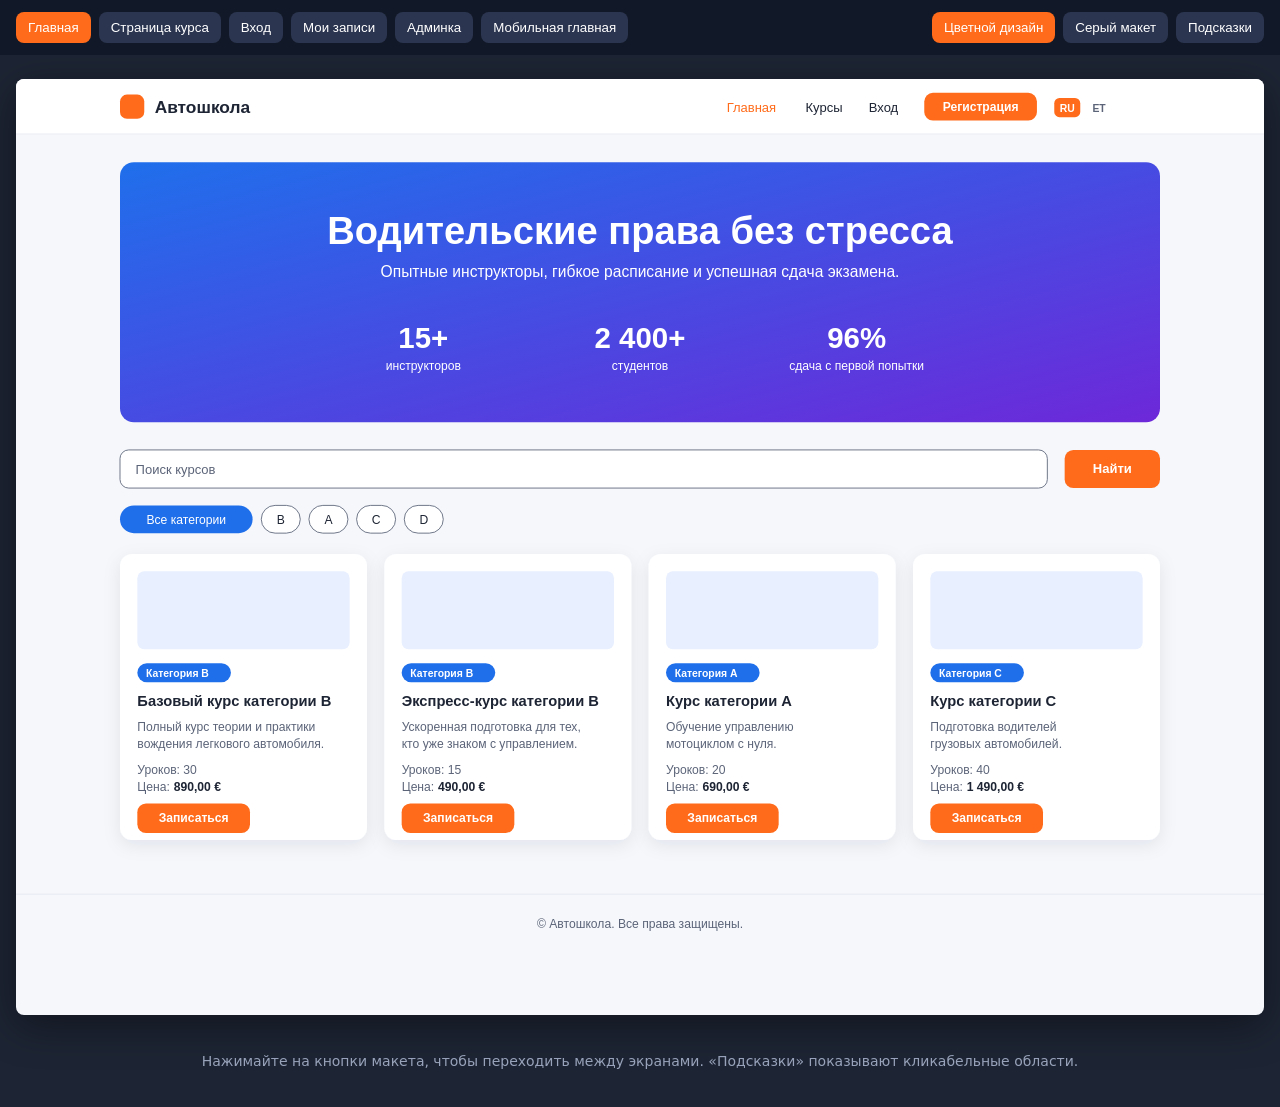
==== docs/design/prototype.html @ 379c9b7f "lisa disain hall makett varviline disain ja prototuup" ====
<!doctype html>
<html lang="ru">
<head>
<meta charset="utf-8">
<meta name="viewport" content="width=device-width, initial-scale=1">
<title>Autokool — prototüüp</title>
<style>
  body { margin: 0; font-family: system-ui, sans-serif; background: #1d2433; color: #fff; }
  .bar { display: flex; flex-wrap: wrap; gap: 8px; align-items: center; padding: 12px 16px; background: #111827; position: sticky; top: 0; z-index: 2; }
  .bar button { border: 0; border-radius: 8px; padding: 8px 12px; cursor: pointer; background: #2b3550; color: #fff; }
  .bar button.on { background: #ff6b1a; }
  .bar .sep { flex: 1; }
  .stage { padding: 24px 16px; display: flex; justify-content: center; }
  .frame { position: relative; width: 100%; max-width: var(--w); }
  .frame img { width: 100%; display: block; border-radius: 8px; box-shadow: 0 10px 40px rgba(0,0,0,.4); }
  .hot { position: absolute; border-radius: 8px; cursor: pointer; }
  body.hints .hot { outline: 2px dashed #ffcc00; background: rgba(255,204,0,.12); }
  .note { text-align: center; color: #9aa5bd; font-size: 14px; padding-bottom: 24px; }
</style>
</head>
<body>
<div class="bar" id="bar"></div>
<div class="stage"><div class="frame" id="frame"><img id="img" alt=""></div></div>
<p class="note">Нажимайте на кнопки макета, чтобы переходить между экранами. «Подсказки» показывают кликабельные области.</p>
<script>
const SCREENS = {"home":{"file":"01-avaleht","label":"Главная","w":1440,"h":1080,"hot":[{"x":140,"y":836,"w":130,"h":34,"to":"course"},{"x":820,"y":16,"w":50,"h":32,"to":"login"}]},"course":{"file":"02-kursus","label":"Страница курса","w":1440,"h":1024,"hot":[{"x":150,"y":118,"w":160,"h":26,"to":"home"},{"x":150,"y":456,"w":160,"h":40,"to":"my"}]},"login":{"file":"03-sisselogimine","label":"Вход","w":1440,"h":900,"hot":[{"x":540,"y":400,"w":140,"h":42,"to":"my"}]},"my":{"file":"04-minu-registreeringud","label":"Мои записи","w":1440,"h":900,"hot":[{"x":690,"y":22,"w":60,"h":24,"to":"admin"}]},"admin":{"file":"05-admin","label":"Админка","w":1440,"h":1024,"hot":[{"x":120,"y":18,"w":160,"h":30,"to":"home"}]},"mobile":{"file":"06-mobiil-avaleht","label":"Мобильная главная","w":375,"h":812,"hot":[]}};
let theme = 'ui', current = 'home';
const bar = document.getElementById('bar'), frame = document.getElementById('frame'), img = document.getElementById('img');
function render() {
  bar.innerHTML = '';
  Object.entries(SCREENS).forEach(([k, s]) => {
    const b = document.createElement('button');
    b.textContent = s.label; b.className = k === current ? 'on' : '';
    b.onclick = () => { current = k; render(); };
    bar.appendChild(b);
  });
  const sep = document.createElement('span'); sep.className = 'sep'; bar.appendChild(sep);
  [['ui', 'Цветной дизайн'], ['wireframe', 'Серый макет']].forEach(([k, l]) => {
    const b = document.createElement('button'); b.textContent = l; b.className = theme === k ? 'on' : '';
    b.onclick = () => { theme = k; render(); }; bar.appendChild(b);
  });
  const h = document.createElement('button'); h.textContent = 'Подсказки';
  h.className = document.body.classList.contains('hints') ? 'on' : '';
  h.onclick = () => { document.body.classList.toggle('hints'); render(); }; bar.appendChild(h);

  const s = SCREENS[current];
  frame.style.setProperty('--w', s.w + 'px');
  img.src = theme + '/' + s.file + '.svg';
  img.alt = s.label;
  frame.querySelectorAll('.hot').forEach(e => e.remove());
  s.hot.forEach(a => {
    const d = document.createElement('a');
    d.className = 'hot'; d.title = SCREENS[a.to].label;
    d.style.left = (a.x / s.w * 100) + '%'; d.style.top = (a.y / s.h * 100) + '%';
    d.style.width = (a.w / s.w * 100) + '%'; d.style.height = (a.h / s.h * 100) + '%';
    d.onclick = () => { current = a.to; render(); window.scrollTo(0, 0); };
    frame.appendChild(d);
  });
}
render();
</script>
</body>
</html>
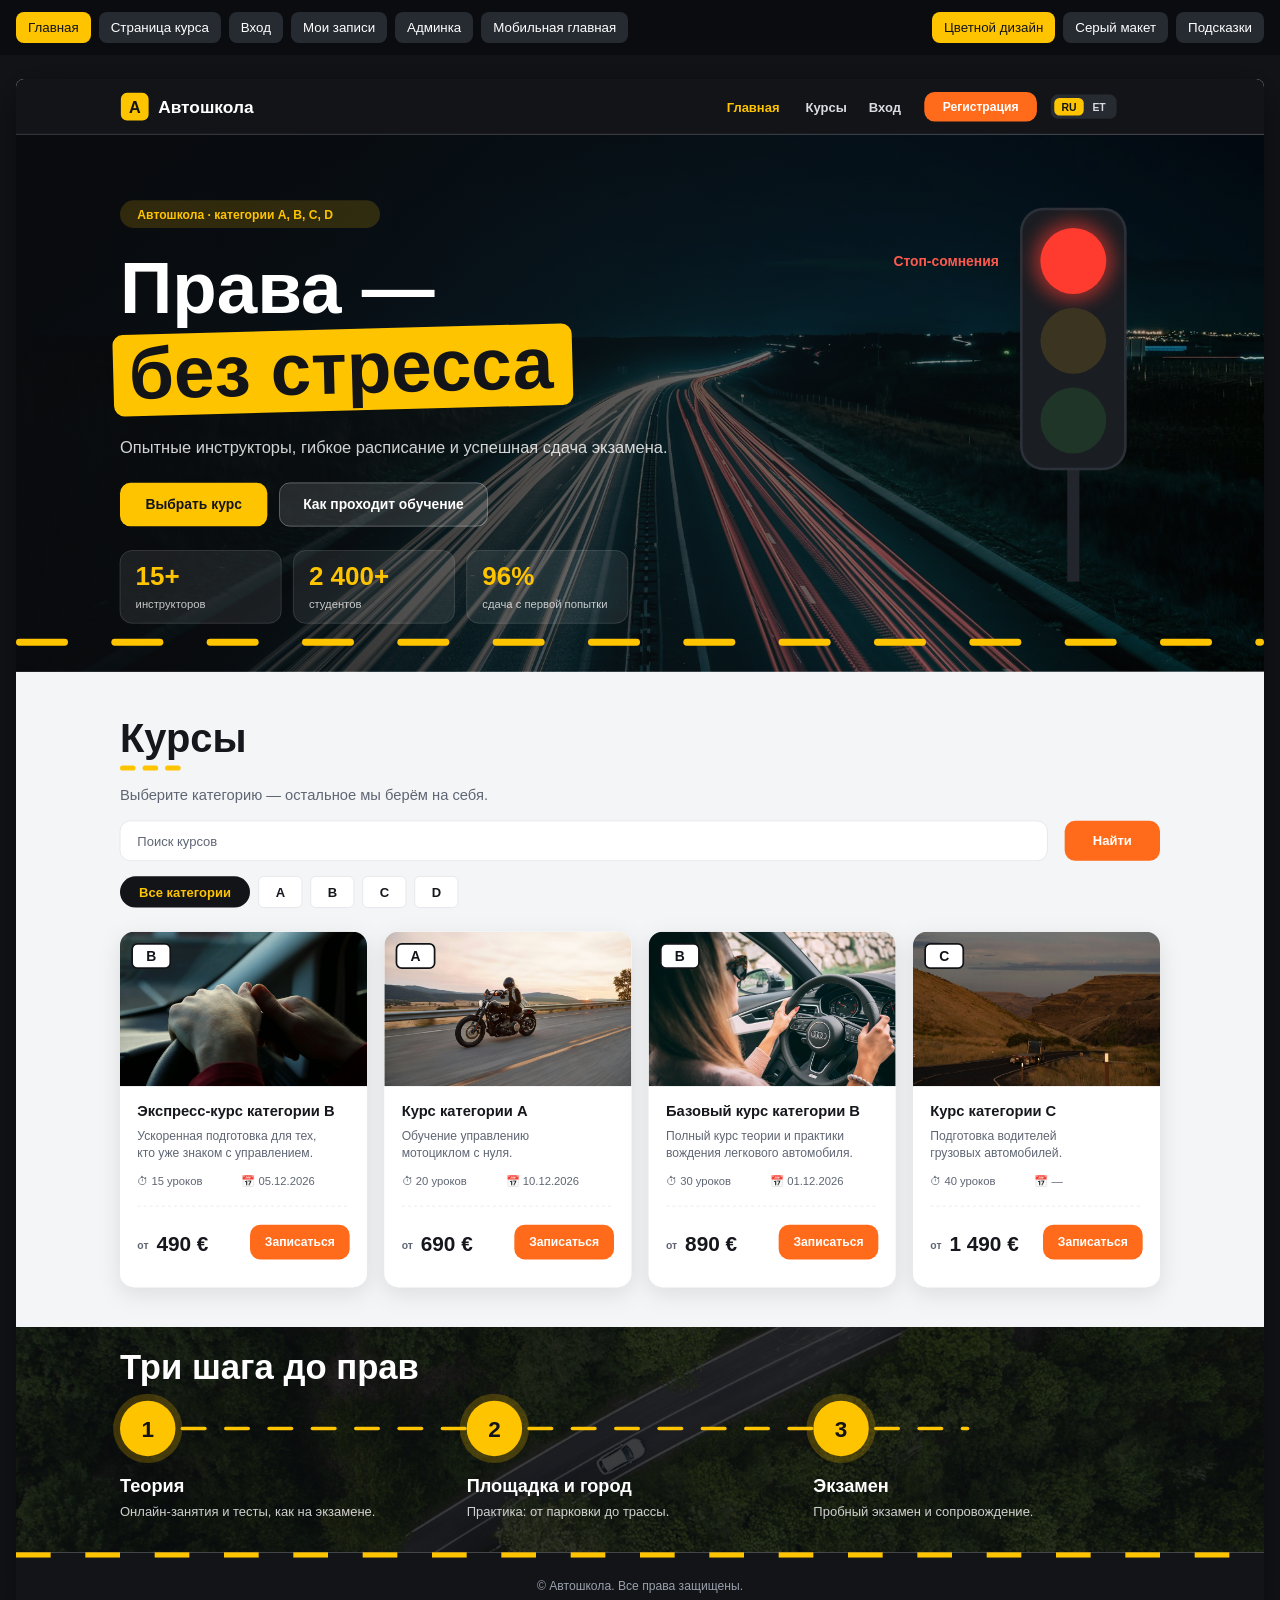
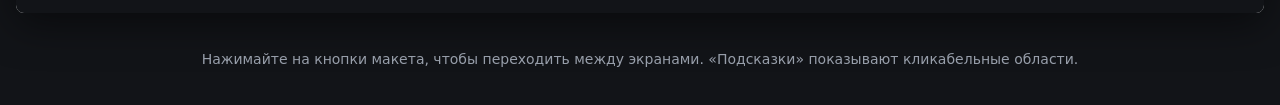
==== commit 83550fd1: "uuenda disain fotode ja uue stiiliga" ====
--- a/docs/design/prototype.html
+++ b/docs/design/prototype.html
@@ -5,17 +5,17 @@
 <meta name="viewport" content="width=device-width, initial-scale=1">
 <title>Autokool — prototüüp</title>
 <style>
-  body { margin: 0; font-family: system-ui, sans-serif; background: #1d2433; color: #fff; }
-  .bar { display: flex; flex-wrap: wrap; gap: 8px; align-items: center; padding: 12px 16px; background: #111827; position: sticky; top: 0; z-index: 2; }
-  .bar button { border: 0; border-radius: 8px; padding: 8px 12px; cursor: pointer; background: #2b3550; color: #fff; }
-  .bar button.on { background: #ff6b1a; }
+  body { margin: 0; font-family: system-ui, sans-serif; background: #121418; color: #fff; }
+  .bar { display: flex; flex-wrap: wrap; gap: 8px; align-items: center; padding: 12px 16px; background: #0b0c0f; position: sticky; top: 0; z-index: 2; }
+  .bar button { border: 0; border-radius: 8px; padding: 8px 12px; cursor: pointer; background: #262a31; color: #fff; }
+  .bar button.on { background: #ffc400; color: #121418; }
   .bar .sep { flex: 1; }
   .stage { padding: 24px 16px; display: flex; justify-content: center; }
   .frame { position: relative; width: 100%; max-width: var(--w); }
-  .frame img { width: 100%; display: block; border-radius: 8px; box-shadow: 0 10px 40px rgba(0,0,0,.4); }
+  .frame img { width: 100%; display: block; border-radius: 8px; box-shadow: 0 10px 40px rgba(0,0,0,.5); }
   .hot { position: absolute; border-radius: 8px; cursor: pointer; }
-  body.hints .hot { outline: 2px dashed #ffcc00; background: rgba(255,204,0,.12); }
-  .note { text-align: center; color: #9aa5bd; font-size: 14px; padding-bottom: 24px; }
+  body.hints .hot { outline: 2px dashed #ffc400; background: rgba(255,196,0,.15); }
+  .note { text-align: center; color: #9aa1ad; font-size: 14px; padding-bottom: 24px; }
 </style>
 </head>
 <body>
@@ -23,7 +23,7 @@
 <div class="stage"><div class="frame" id="frame"><img id="img" alt=""></div></div>
 <p class="note">Нажимайте на кнопки макета, чтобы переходить между экранами. «Подсказки» показывают кликабельные области.</p>
 <script>
-const SCREENS = {"home":{"file":"01-avaleht","label":"Главная","w":1440,"h":1080,"hot":[{"x":140,"y":836,"w":130,"h":34,"to":"course"},{"x":820,"y":16,"w":50,"h":32,"to":"login"}]},"course":{"file":"02-kursus","label":"Страница курса","w":1440,"h":1024,"hot":[{"x":150,"y":118,"w":160,"h":26,"to":"home"},{"x":150,"y":456,"w":160,"h":40,"to":"my"}]},"login":{"file":"03-sisselogimine","label":"Вход","w":1440,"h":900,"hot":[{"x":540,"y":400,"w":140,"h":42,"to":"my"}]},"my":{"file":"04-minu-registreeringud","label":"Мои записи","w":1440,"h":900,"hot":[{"x":690,"y":22,"w":60,"h":24,"to":"admin"}]},"admin":{"file":"05-admin","label":"Админка","w":1440,"h":1024,"hot":[{"x":120,"y":18,"w":160,"h":30,"to":"home"}]},"mobile":{"file":"06-mobiil-avaleht","label":"Мобильная главная","w":375,"h":812,"hot":[]}};
+const SCREENS = {"home":{"file":"01-avaleht","label":"Главная","w":1440,"h":1770,"hot":[{"x":120,"y":466,"w":170,"h":50,"to":"course"},{"x":880,"y":1322,"w":115,"h":40,"to":"course"}]},"course":{"file":"02-kursus","label":"Страница курса","w":1440,"h":1024,"hot":[{"x":150,"y":122,"w":160,"h":26,"to":"home"},{"x":150,"y":424,"w":180,"h":44,"to":"login"}]},"login":{"file":"03-sisselogimine","label":"Вход","w":1440,"h":900,"hot":[{"x":540,"y":404,"w":150,"h":44,"to":"my"}]},"my":{"file":"04-minu-registreeringud","label":"Мои записи","w":1440,"h":900,"hot":[{"x":690,"y":22,"w":60,"h":24,"to":"admin"}]},"admin":{"file":"05-admin","label":"Админка","w":1440,"h":1024,"hot":[{"x":120,"y":15,"w":160,"h":34,"to":"home"}]},"mobile":{"file":"06-mobiil-avaleht","label":"Мобильная главная","w":375,"h":1180,"hot":[]}};
 let theme = 'ui', current = 'home';
 const bar = document.getElementById('bar'), frame = document.getElementById('frame'), img = document.getElementById('img');
 function render() {
